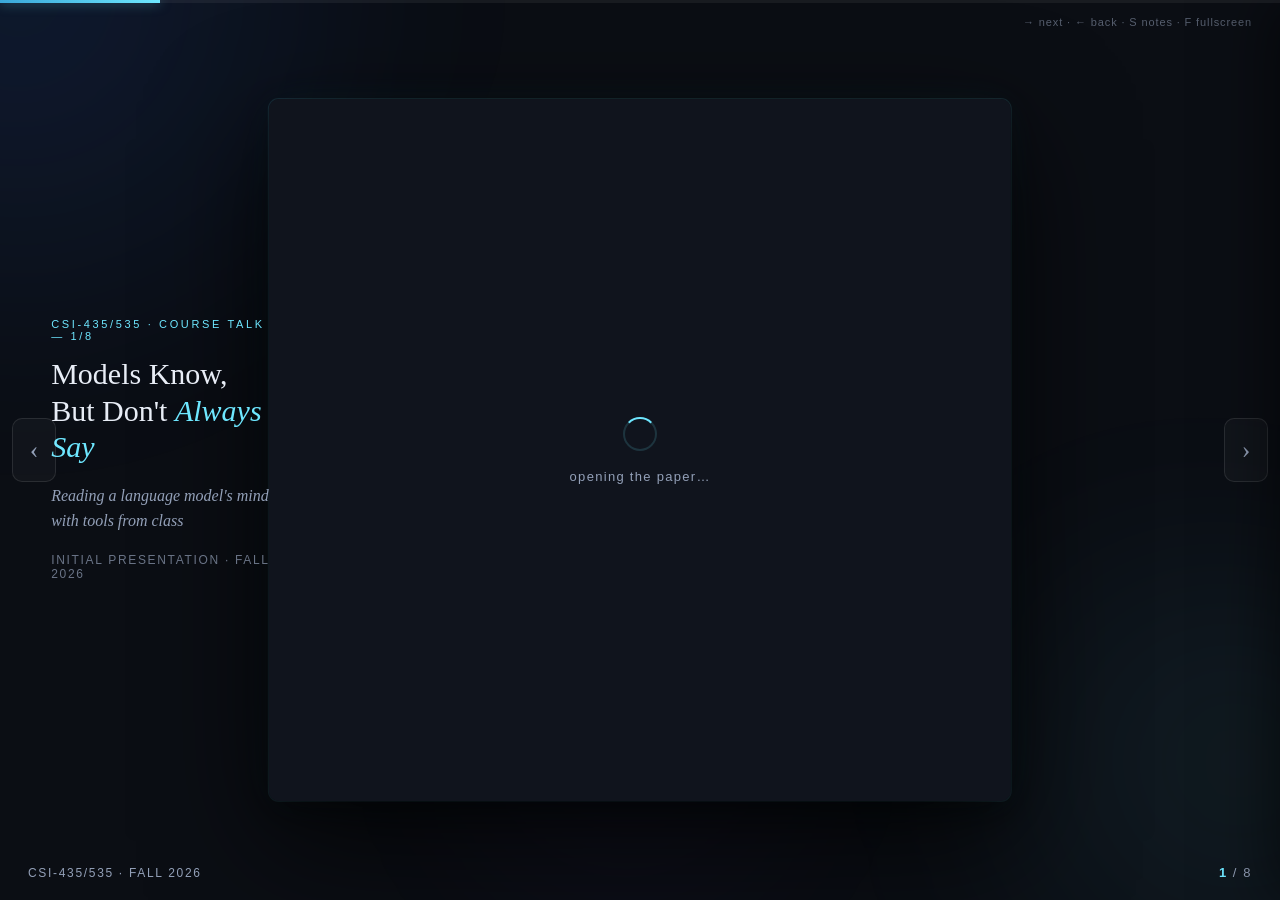
==== present/index.html @ cbc461c4 "Add NeurIPS-format reproduction report and interactive HTML presentation - paper/paper.tex + referen" ====
<!DOCTYPE html>
<html lang="en">
<head>
<meta charset="UTF-8">
<meta name="viewport" content="width=device-width, initial-scale=1.0">
<title>Models Know, But Don't Always Say — CSI-435/535</title>
<link rel="stylesheet" href="css/style.css">
</head>
<body>

  <!-- drifting aurora background -->
  <div class="aurora" aria-hidden="true">
    <div class="blob b1"></div>
    <div class="blob b2"></div>
    <div class="blob b3"></div>
  </div>

  <!-- progress -->
  <div id="progressbar"><div id="progressfill"></div></div>

  <!-- corner branding -->
  <div id="branding">CSI-435/535 · Fall 2026</div>
  <div id="counter">1 / 8</div>

  <!-- the paper window: a hole into the PDF -->
  <div id="paper-frame">
    <div id="paper-window">
      <div id="paper-loading">
        <div class="spinner"></div>
        <div class="loading-text">opening the paper…</div>
      </div>
      <div id="paper-pages"></div>
    </div>
    <div id="hero-panel" class="hidden">
      <img id="hero-img" class="hidden" src="../figures/pca_two_clusters.png" alt="PCA of last-token activations: true and false statements form two clusters">
      <div id="hero-placeholder" class="hidden">
        <div class="ph-icon">◈</div>
        <div class="ph-title">Figure pending</div>
        <div class="ph-sub">PCA of last-token activations · LLaMA-2-13B layer 14<br>activations are being extracted on the cluster</div>
      </div>
      <div id="hero-caption">Each point = one statement's last-token activation (LLaMA-2-13B, layer 14), top-2 principal components. PCA never saw the labels.</div>
    </div>
  </div>

  <!-- left-margin scene content (crossfades per scene) -->
  <div id="scene-layer">
    <div id="scene-content"></div>
  </div>

  <!-- speaker notes (Chinese), toggled with S -->
  <aside id="notes-panel">
    <div class="notes-head">演讲备注 · <span id="notes-scene"></span></div>
    <div id="notes-body"></div>
    <div class="notes-hint">按 S 关闭</div>
  </aside>

  <!-- nav arrows -->
  <button id="prev-btn" class="navbtn" aria-label="previous scene">‹</button>
  <button id="next-btn" class="navbtn" aria-label="next scene">›</button>

  <div id="keyhelp">→ next · ← back · S notes · F fullscreen</div>

  <script src="vendor/pdf.min.js"></script>
  <script src="paper_data.js"></script>
  <script src="js/main.js"></script>
</body>
</html>
---- present/css/style.css ----
/* ─────────────────────────────────────────────────────────────
   Models Know, But Don't Always Say — presentation stage
   ───────────────────────────────────────────────────────────── */

:root {
  --bg: #0b0e14;
  --accent: #6ee7ff;
  --amber: #f5b942;
  --ink: #e8edf6;
  --ink-dim: #93a0b8;
  --serif: Georgia, "Times New Roman", "Songti SC", serif;
  --sans: -apple-system, BlinkMacSystemFont, "Segoe UI", Roboto, "Helvetica Neue", Arial, "PingFang SC", sans-serif;
}

* { margin: 0; padding: 0; box-sizing: border-box; }

html, body {
  width: 100%; height: 100%;
  overflow: hidden;
  background: var(--bg);
  color: var(--ink);
  font-family: var(--sans);
}

/* ── aurora background ─────────────────────────────────────── */
.aurora { position: fixed; inset: 0; overflow: hidden; z-index: 0; }
.blob {
  position: absolute;
  border-radius: 50%;
  filter: blur(90px);
  opacity: 0.5;
  will-change: transform;
}
.b1 {
  width: 55vmax; height: 55vmax; left: -18vmax; top: -20vmax;
  background: radial-gradient(circle at 35% 35%, rgba(46, 118, 255, 0.28), transparent 65%);
  animation: drift1 46s ease-in-out infinite alternate;
}
.b2 {
  width: 48vmax; height: 48vmax; right: -16vmax; bottom: -18vmax;
  background: radial-gradient(circle at 60% 40%, rgba(110, 231, 255, 0.16), transparent 65%);
  animation: drift2 58s ease-in-out infinite alternate;
}
.b3 {
  width: 38vmax; height: 38vmax; left: 30vw; top: 55vh;
  background: radial-gradient(circle at 50% 50%, rgba(150, 92, 255, 0.13), transparent 65%);
  animation: drift3 64s ease-in-out infinite alternate;
}
@keyframes drift1 { from { transform: translate(0,0) scale(1); } to { transform: translate(9vmax, 6vmax) scale(1.15); } }
@keyframes drift2 { from { transform: translate(0,0) scale(1.1); } to { transform: translate(-8vmax, -7vmax) scale(0.95); } }
@keyframes drift3 { from { transform: translate(0,0) scale(0.9); } to { transform: translate(-6vmax, 5vmax) scale(1.2); } }

/* ── progress + chrome ─────────────────────────────────────── */
#progressbar {
  position: fixed; top: 0; left: 0; right: 0; height: 3px;
  background: rgba(255,255,255,0.06); z-index: 40;
}
#progressfill {
  height: 100%; width: 12.5%;
  background: linear-gradient(90deg, #3aa7d9, var(--accent));
  box-shadow: 0 0 12px rgba(110,231,255,0.55);
  transition: width 400ms ease;
}
#branding {
  position: fixed; left: 28px; bottom: 20px; z-index: 30;
  font-size: 12px; letter-spacing: 0.14em; text-transform: uppercase;
  color: var(--ink-dim);
}
#counter {
  position: fixed; right: 28px; bottom: 20px; z-index: 30;
  font-size: 13px; letter-spacing: 0.12em; color: var(--ink-dim);
  font-variant-numeric: tabular-nums;
}
#counter b { color: var(--accent); font-weight: 600; }
#keyhelp {
  position: fixed; right: 28px; top: 16px; z-index: 30;
  font-size: 11px; letter-spacing: 0.08em; color: rgba(147,160,184,0.55);
}

/* ── the paper window ──────────────────────────────────────── */
#paper-frame {
  position: fixed;
  left: 50%; top: 50%;
  transform: translate(-50%, -50%);
  width: 58vw; height: 78vh;
  z-index: 10;
}
#paper-window {
  position: absolute; inset: 0;
  background: #ffffff;
  border-radius: 10px;
  overflow-y: auto;
  overflow-x: hidden;
  scrollbar-width: none;
  box-shadow:
    0 40px 120px rgba(0,0,0,0.75),
    0 8px 32px rgba(0,0,0,0.5),
    0 0 0 1px rgba(110,231,255,0.14),
    0 0 44px rgba(110,231,255,0.07);
}
#paper-window::-webkit-scrollbar { display: none; }
#paper-pages { padding: 0; }
#paper-pages canvas {
  display: block;
  width: 100%;
  border-bottom: 1px solid #ececec;
}

#paper-loading {
  position: absolute; inset: 0;
  display: flex; flex-direction: column; gap: 18px;
  align-items: center; justify-content: center;
  background: #10141d; color: var(--ink-dim);
  font-size: 13px; letter-spacing: 0.1em;
  z-index: 2;
}
.spinner {
  width: 34px; height: 34px; border-radius: 50%;
  border: 2px solid rgba(110,231,255,0.15);
  border-top-color: var(--accent);
  animation: spin 0.9s linear infinite;
}
@keyframes spin { to { transform: rotate(360deg); } }

/* ── hero figure panel (scene 6) ───────────────────────────── */
#hero-panel {
  position: absolute;
  left: 50%; top: 50%;
  transform: translate(-50%, -50%) scale(1);
  width: 92%;
  background: rgba(13, 18, 28, 0.92);
  backdrop-filter: blur(6px);
  border: 1px solid rgba(110,231,255,0.28);
  border-radius: 14px;
  padding: 22px 24px 16px;
  box-shadow:
    0 30px 90px rgba(0,0,0,0.8),
    0 0 60px rgba(110,231,255,0.16);
  z-index: 12;
  opacity: 1;
}
#hero-panel.animated {
  transition: opacity 450ms ease, transform 450ms ease;
}
#hero-panel.hidden {
  opacity: 0;
  transform: translate(-50%, -50%) scale(0.96);
  pointer-events: none;
}
#hero-img {
  display: block; width: 100%;
  border-radius: 8px;
  background: #fff;
}
#hero-img.hidden { display: none; }
#hero-placeholder {
  display: flex; flex-direction: column; align-items: center; justify-content: center;
  gap: 12px;
  height: 42vh;
  border: 1px dashed rgba(110,231,255,0.35);
  border-radius: 8px;
  background: repeating-linear-gradient(135deg, rgba(110,231,255,0.03) 0 14px, transparent 14px 28px);
}
#hero-placeholder.hidden { display: none; }
.ph-icon { font-size: 34px; color: var(--accent); opacity: 0.8; }
.ph-title {
  font-family: var(--serif); font-size: 24px; font-style: italic;
  color: var(--ink);
}
.ph-sub { font-size: 13px; line-height: 1.7; text-align: center; color: var(--ink-dim); }
#hero-caption {
  margin-top: 14px;
  font-size: 13px; line-height: 1.65; color: var(--ink-dim);
  text-align: center;
}
#hero-caption em { color: var(--accent); font-style: normal; }

/* ── left-margin scene content ─────────────────────────────── */
#scene-layer {
  position: fixed;
  left: 4vw; top: 50%;
  transform: translateY(-50%);
  width: 15vw;
  min-width: 220px;
  z-index: 20;
  pointer-events: none;
}
#scene-content {
  opacity: 1;
  transition: opacity 400ms ease, transform 400ms ease;
}
#scene-content.fading {
  opacity: 0;
  transform: translateY(10px);
}
.kicker {
  font-size: 11px; letter-spacing: 0.24em; text-transform: uppercase;
  color: var(--accent);
  margin-bottom: 14px;
}
.scene-title {
  font-family: var(--serif);
  font-size: 30px;
  line-height: 1.22;
  font-weight: 400;
  color: var(--ink);
  margin-bottom: 18px;
}
.scene-title .em { color: var(--accent); font-style: italic; }
.scene-sub {
  font-family: var(--serif);
  font-style: italic;
  font-size: 16px;
  line-height: 1.55;
  color: var(--ink-dim);
  margin-bottom: 8px;
}
.scene-meta {
  font-size: 12px; letter-spacing: 0.14em; text-transform: uppercase;
  color: rgba(147,160,184,0.7);
  margin-top: 20px;
}
ul.bullets { list-style: none; }
ul.bullets li {
  position: relative;
  font-size: 14.5px;
  line-height: 1.55;
  color: var(--ink);
  padding-left: 18px;
  margin-bottom: 13px;
}
ul.bullets li::before {
  content: "";
  position: absolute; left: 0; top: 0.62em;
  width: 7px; height: 7px; border-radius: 2px;
  background: var(--accent);
  opacity: 0.85;
  box-shadow: 0 0 8px rgba(110,231,255,0.5);
}
ul.bullets li .dim { color: var(--ink-dim); }
ul.bullets li b { color: var(--accent); font-weight: 600; }
.tf-true  { color: var(--amber); font-weight: 600; }
.tf-false { color: #ff7a7a; font-weight: 600; }

/* example statement cards (scene 5) */
.stmt {
  font-family: var(--serif);
  font-size: 15.5px; line-height: 1.5;
  background: rgba(255,255,255,0.04);
  border: 1px solid rgba(255,255,255,0.09);
  border-left: 3px solid var(--amber);
  border-radius: 8px;
  padding: 10px 14px;
  margin-bottom: 12px;
}
.stmt .tag {
  display: block;
  font-family: var(--sans);
  font-size: 10px; letter-spacing: 0.18em; text-transform: uppercase;
  margin-top: 6px;
}
.stmt .tag.t { color: var(--amber); }
.stmt .tag.f { color: #ff7a7a; }
.stmt.false { border-left-color: #ff7a7a; }

/* two-paper cards (scene 4) */
.paper-card {
  background: rgba(255,255,255,0.04);
  border: 1px solid rgba(110,231,255,0.22);
  border-radius: 10px;
  padding: 13px 15px;
  margin-bottom: 13px;
}
.paper-card.secondary { border-color: rgba(255,255,255,0.12); opacity: 0.92; }
.paper-card .pc-tag {
  font-size: 10px; letter-spacing: 0.2em; text-transform: uppercase;
  color: var(--accent); margin-bottom: 6px;
}
.paper-card.secondary .pc-tag { color: var(--ink-dim); }
.paper-card .pc-title {
  font-family: var(--serif); font-size: 16.5px; line-height: 1.3;
  margin-bottom: 5px;
}
.paper-card .pc-venue { font-size: 12px; color: var(--amber); margin-bottom: 6px; letter-spacing: 0.04em; }
.paper-card .pc-desc { font-size: 12.5px; line-height: 1.5; color: var(--ink-dim); }

/* ── speaker notes panel ───────────────────────────────────── */
#notes-panel {
  position: fixed;
  right: 0; top: 0; bottom: 0;
  width: 340px;
  background: rgba(10, 14, 22, 0.94);
  backdrop-filter: blur(10px);
  border-left: 1px solid rgba(110,231,255,0.18);
  box-shadow: -24px 0 60px rgba(0,0,0,0.55);
  z-index: 35;
  padding: 60px 28px 28px;
  transform: translateX(105%);
  transition: transform 380ms cubic-bezier(0.22, 0.9, 0.3, 1);
  display: flex; flex-direction: column;
}
#notes-panel.open { transform: translateX(0); }
.notes-head {
  font-size: 11px; letter-spacing: 0.22em; text-transform: uppercase;
  color: var(--accent);
  margin-bottom: 20px;
}
#notes-body {
  font-size: 17px; line-height: 2.0;
  color: var(--ink);
  font-family: var(--sans);
}
#notes-body p { margin-bottom: 14px; }
.notes-hint {
  margin-top: auto;
  font-size: 11px; letter-spacing: 0.1em; color: rgba(147,160,184,0.5);
}

/* ── nav buttons ───────────────────────────────────────────── */
.navbtn {
  position: fixed;
  top: 50%; transform: translateY(-50%);
  z-index: 30;
  width: 44px; height: 64px;
  background: rgba(255,255,255,0.03);
  border: 1px solid rgba(255,255,255,0.1);
  border-radius: 10px;
  color: var(--ink-dim);
  font-size: 26px;
  cursor: pointer;
  transition: all 200ms ease;
  font-family: var(--serif);
}
.navbtn:hover {
  color: var(--accent);
  border-color: rgba(110,231,255,0.4);
  background: rgba(110,231,255,0.06);
}
#prev-btn { left: 12px; }
#next-btn { right: 12px; }

/* responsive: narrow screens move scene text below the title area */
@media (max-width: 1100px) {
  #scene-layer { width: 20vw; }
  .scene-title { font-size: 24px; }
  ul.bullets li { font-size: 13px; }
}
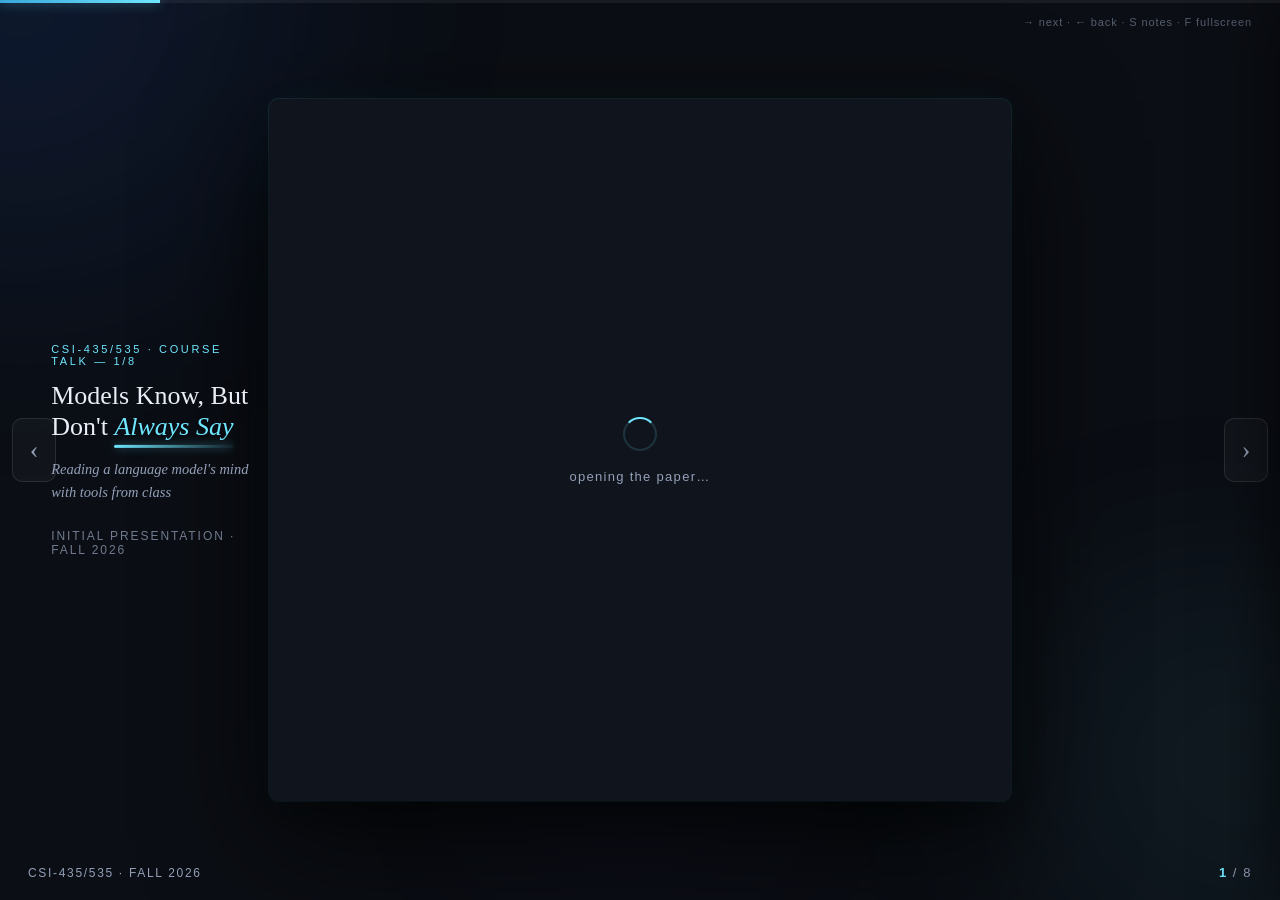
==== commit b3e62d49: "Flip priorities: rich scene stage with docked paper, highlight markers, figure-rich paper - present/" ====
--- a/present/index.html
+++ b/present/index.html
@@ -6,7 +6,7 @@
 <title>Models Know, But Don't Always Say — CSI-435/535</title>
 <link rel="stylesheet" href="css/style.css">
 </head>
-<body>
+<body class="boot mode-focus">
 
   <!-- drifting aurora background -->
   <div class="aurora" aria-hidden="true">
@@ -22,7 +22,7 @@
   <div id="branding">CSI-435/535 · Fall 2026</div>
   <div id="counter">1 / 8</div>
 
-  <!-- the paper window: a hole into the PDF -->
+  <!-- the paper window: docked right, or center-front in focus mode -->
   <div id="paper-frame">
     <div id="paper-window">
       <div id="paper-loading">
@@ -31,18 +31,20 @@
       </div>
       <div id="paper-pages"></div>
     </div>
-    <div id="hero-panel" class="hidden">
-      <img id="hero-img" class="hidden" src="../figures/pca_two_clusters.png" alt="PCA of last-token activations: true and false statements form two clusters">
-      <div id="hero-placeholder" class="hidden">
-        <div class="ph-icon">◈</div>
-        <div class="ph-title">Figure pending</div>
-        <div class="ph-sub">PCA of last-token activations · LLaMA-2-13B layer 14<br>activations are being extracted on the cluster</div>
-      </div>
-      <div id="hero-caption">Each point = one statement's last-token activation (LLaMA-2-13B, layer 14), top-2 principal components. PCA never saw the labels.</div>
-    </div>
   </div>
 
-  <!-- left-margin scene content (crossfades per scene) -->
+  <!-- hero figure (scene 6): floats over the left stage -->
+  <div id="hero-panel" class="hidden">
+    <img id="hero-img" class="hidden" src="../figures/pca_two_clusters.png" alt="PCA of last-token activations: true and false statements form two clusters">
+    <div id="hero-placeholder" class="hidden">
+      <div class="ph-icon">◈</div>
+      <div class="ph-title">Figure pending</div>
+      <div class="ph-sub">PCA of last-token activations · LLaMA-2-13B layer 14<br>activations are being extracted on the cluster</div>
+    </div>
+    <div id="hero-caption">Each point = one statement's last-token activation (LLaMA-2-13B, layer 14), top-2 principal components. <em>PCA never saw the labels.</em></div>
+  </div>
+
+  <!-- left stage: rich scene content -->
   <div id="scene-layer">
     <div id="scene-content"></div>
   </div>
--- a/present/css/style.css
+++ b/present/css/style.css
@@ -1,11 +1,15 @@
 /* ─────────────────────────────────────────────────────────────
    Models Know, But Don't Always Say — presentation stage
+   Two modes: docked (paper right, content stage left) and
+   focus (paper center-front with a highlight marker).
    ───────────────────────────────────────────────────────────── */
 
 :root {
   --bg: #0b0e14;
   --accent: #6ee7ff;
   --amber: #f5b942;
+  --red: #ff7a7a;
+  --green: #7ce3a8;
   --ink: #e8edf6;
   --ink-dim: #93a0b8;
   --serif: Georgia, "Times New Roman", "Songti SC", serif;
@@ -20,6 +24,11 @@
   background: var(--bg);
   color: var(--ink);
   font-family: var(--sans);
+}
+
+/* no transitions during boot (deep links must land fully formed) */
+body.boot *, body.boot *::before, body.boot *::after {
+  transition: none !important;
 }
 
 /* ── aurora background ─────────────────────────────────────── */
@@ -77,13 +86,18 @@
   font-size: 11px; letter-spacing: 0.08em; color: rgba(147,160,184,0.55);
 }
 
-/* ── the paper window ──────────────────────────────────────── */
+/* ── the paper window: two modes ───────────────────────────── */
 #paper-frame {
   position: fixed;
-  left: 50%; top: 50%;
-  transform: translate(-50%, -50%);
-  width: 58vw; height: 78vh;
   z-index: 10;
+}
+.mode-focus  #paper-frame { left: 21vw;  top: 11vh; width: 58vw; height: 78vh; }
+.mode-docked #paper-frame { left: 64.5vw; top: 7vh; width: 32vw; height: 86vh; }
+#paper-frame.animated {
+  transition: left 560ms cubic-bezier(0.22, 0.9, 0.28, 1),
+              top 560ms cubic-bezier(0.22, 0.9, 0.28, 1),
+              width 560ms cubic-bezier(0.22, 0.9, 0.28, 1),
+              height 560ms cubic-bezier(0.22, 0.9, 0.28, 1);
 }
 #paper-window {
   position: absolute; inset: 0;
@@ -97,9 +111,16 @@
     0 8px 32px rgba(0,0,0,0.5),
     0 0 0 1px rgba(110,231,255,0.14),
     0 0 44px rgba(110,231,255,0.07);
+  transition: box-shadow 560ms ease;
+}
+.mode-docked #paper-window {
+  box-shadow:
+    0 24px 70px rgba(0,0,0,0.65),
+    0 6px 22px rgba(0,0,0,0.45),
+    0 0 0 1px rgba(110,231,255,0.10);
 }
 #paper-window::-webkit-scrollbar { display: none; }
-#paper-pages { padding: 0; }
+#paper-pages { position: relative; }
 #paper-pages canvas {
   display: block;
   width: 100%;
@@ -122,13 +143,268 @@
 }
 @keyframes spin { to { transform: rotate(360deg); } }
 
-/* ── hero figure panel (scene 6) ───────────────────────────── */
+/* ── highlight marker (focus mode) ─────────────────────────── */
+#anchor-marker {
+  position: absolute;
+  z-index: 5;
+  pointer-events: none;
+  border-radius: 8px;
+  display: none;
+  opacity: 0;
+}
+#anchor-marker.show { display: block; opacity: 1; }
+#anchor-marker.cyan {
+  background: rgba(110, 231, 255, 0.10);
+  border: 1.5px solid rgba(110, 231, 255, 0.65);
+  animation: pulse-cyan 2.4s ease-in-out infinite;
+}
+#anchor-marker.amber {
+  background: rgba(245, 185, 66, 0.10);
+  border: 1.5px solid rgba(245, 185, 66, 0.7);
+  animation: pulse-amber 2.4s ease-in-out infinite;
+}
+@keyframes pulse-cyan {
+  0%, 100% { box-shadow: 0 0 14px rgba(110,231,255,0.30), inset 0 0 14px rgba(110,231,255,0.10); }
+  50%      { box-shadow: 0 0 30px rgba(110,231,255,0.55), inset 0 0 22px rgba(110,231,255,0.18); }
+}
+@keyframes pulse-amber {
+  0%, 100% { box-shadow: 0 0 14px rgba(245,185,66,0.30), inset 0 0 14px rgba(245,185,66,0.10); }
+  50%      { box-shadow: 0 0 30px rgba(245,185,66,0.55), inset 0 0 22px rgba(245,185,66,0.18); }
+}
+
+/* ── scene layer (left stage) ──────────────────────────────── */
+#scene-layer {
+  position: fixed;
+  left: 4vw; top: 50%;
+  transform: translateY(-50%);
+  z-index: 20;
+  pointer-events: none;
+}
+.mode-docked #scene-layer { width: 56vw; }
+.mode-focus  #scene-layer { width: 15.5vw; }
+/* hero scenes: title pins to the top, clear of the floating figure panel */
+#scene-layer.has-hero { top: 7vh; transform: none; }
+#scene-layer.animated { transition: width 560ms cubic-bezier(0.22, 0.9, 0.28, 1); }
+#scene-content {
+  opacity: 1;
+  transition: opacity 400ms ease, transform 400ms ease;
+}
+#scene-content.fading {
+  opacity: 0;
+  transform: translateY(10px);
+}
+
+.kicker {
+  font-size: 11px; letter-spacing: 0.24em; text-transform: uppercase;
+  color: var(--accent);
+  margin-bottom: 14px;
+}
+.scene-title {
+  font-family: var(--serif);
+  font-size: 40px;
+  line-height: 1.18;
+  font-weight: 400;
+  color: var(--ink);
+  margin-bottom: 22px;
+}
+.mode-focus .scene-title { font-size: 26px; margin-bottom: 16px; }
+.scene-title .em { color: var(--accent); font-style: italic; }
+
+/* animated underline for the title scene */
+.uline { position: relative; white-space: nowrap; }
+.uline::after {
+  content: "";
+  position: absolute; left: 0; right: 0; bottom: -7px; height: 3px;
+  border-radius: 2px;
+  background: linear-gradient(90deg, var(--accent), rgba(110,231,255,0.1));
+  transform: scaleX(0);
+  transform-origin: left;
+  animation: uline-draw 1.1s cubic-bezier(0.22, 0.9, 0.3, 1) 0.55s forwards;
+  box-shadow: 0 0 10px rgba(110,231,255,0.4);
+}
+@keyframes uline-draw { to { transform: scaleX(1); } }
+
+.scene-sub {
+  font-family: var(--serif);
+  font-style: italic;
+  font-size: 19px;
+  line-height: 1.55;
+  color: var(--ink-dim);
+  margin-bottom: 10px;
+}
+.mode-focus .scene-sub { font-size: 14.5px; }
+.scene-meta {
+  font-size: 12px; letter-spacing: 0.16em; text-transform: uppercase;
+  color: rgba(147,160,184,0.75);
+  margin-top: 26px;
+}
+
+/* generic bullet list */
+ul.bullets { list-style: none; }
+ul.bullets li {
+  position: relative;
+  font-size: 15px;
+  line-height: 1.55;
+  color: var(--ink);
+  padding-left: 18px;
+  margin-bottom: 13px;
+}
+.mode-focus ul.bullets li { font-size: 12.5px; margin-bottom: 9px; }
+ul.bullets li::before {
+  content: "";
+  position: absolute; left: 0; top: 0.62em;
+  width: 7px; height: 7px; border-radius: 2px;
+  background: var(--accent);
+  opacity: 0.85;
+  box-shadow: 0 0 8px rgba(110,231,255,0.5);
+}
+ul.bullets li .dim { color: var(--ink-dim); }
+ul.bullets li b { color: var(--accent); font-weight: 600; }
+
+/* small inline SVG icons */
+.ic { width: 17px; height: 17px; flex: none; }
+.ic * { vector-effect: non-scaling-stroke; }
+
+/* ── scene 2: says ≠ believes ──────────────────────────────── */
+.neq-row {
+  display: flex; align-items: stretch; gap: 18px;
+  margin-bottom: 26px;
+}
+.mini-card {
+  flex: 1;
+  background: rgba(255,255,255,0.04);
+  border: 1px solid rgba(255,255,255,0.1);
+  border-radius: 12px;
+  padding: 16px 18px;
+}
+.mini-card .mc-icon { color: var(--accent); margin-bottom: 10px; }
+.mini-card .mc-icon .ic { width: 22px; height: 22px; }
+.mini-card.believes .mc-icon { color: var(--amber); }
+.mc-label {
+  font-size: 10.5px; letter-spacing: 0.2em; text-transform: uppercase;
+  color: var(--ink-dim); margin-bottom: 6px;
+}
+.mc-text {
+  font-family: var(--serif); font-size: 17px; line-height: 1.4;
+}
+.neq {
+  align-self: center;
+  font-family: var(--serif);
+  font-size: 58px;
+  color: var(--accent);
+  text-shadow: 0 0 24px rgba(110,231,255,0.45);
+  line-height: 1;
+}
+ul.icon-bullets { list-style: none; display: grid; grid-template-columns: 1fr 1fr; gap: 12px 22px; }
+ul.icon-bullets li {
+  display: flex; align-items: center; gap: 10px;
+  font-size: 14px; line-height: 1.4; color: var(--ink);
+}
+ul.icon-bullets li .ic { color: var(--accent); }
+ul.icon-bullets li .dim { color: var(--ink-dim); }
+
+/* ── scene 3: diagram + formula ────────────────────────────── */
+.diagram {
+  background: rgba(255,255,255,0.03);
+  border: 1px solid rgba(110,231,255,0.16);
+  border-radius: 12px;
+  padding: 10px;
+  margin-bottom: 16px;
+}
+.diagram svg { display: block; width: 100%; height: auto; }
+.formula {
+  font-family: var(--serif);
+  font-size: 26px;
+  color: var(--ink);
+  letter-spacing: 0.02em;
+  margin: 6px 0 16px;
+}
+.mode-focus .formula { font-size: 19px; }
+.formula sup { color: var(--accent); font-size: 0.62em; }
+.formula .fnote {
+  display: block;
+  font-family: var(--sans);
+  font-size: 10.5px; letter-spacing: 0.16em; text-transform: uppercase;
+  color: var(--ink-dim); margin-top: 6px;
+}
+
+/* ── scene 4: two paper cards side by side ─────────────────── */
+.paper-grid { display: grid; grid-template-columns: 1fr 1fr; gap: 18px; }
+.paper-card {
+  background: rgba(255,255,255,0.04);
+  border: 1px solid rgba(110,231,255,0.25);
+  border-radius: 12px;
+  padding: 18px 18px 14px;
+}
+.paper-card.secondary { border-color: rgba(255,255,255,0.14); }
+.paper-card .pc-icon { color: var(--accent); margin-bottom: 10px; }
+.paper-card.secondary .pc-icon { color: var(--amber); }
+.paper-card .pc-icon .ic { width: 24px; height: 24px; }
+.pc-tag {
+  font-size: 10px; letter-spacing: 0.2em; text-transform: uppercase;
+  color: var(--accent); margin-bottom: 7px;
+}
+.paper-card.secondary .pc-tag { color: var(--ink-dim); }
+.pc-title {
+  font-family: var(--serif); font-size: 19px; line-height: 1.3;
+  margin-bottom: 5px;
+}
+.pc-venue { font-size: 12px; color: var(--amber); margin-bottom: 12px; letter-spacing: 0.04em; }
+ul.mini { list-style: none; }
+ul.mini li {
+  position: relative;
+  font-size: 12.5px; line-height: 1.45; color: var(--ink-dim);
+  padding-left: 14px; margin-bottom: 8px;
+}
+ul.mini li::before {
+  content: ""; position: absolute; left: 0; top: 0.6em;
+  width: 5px; height: 5px; border-radius: 1.5px;
+  background: var(--accent); opacity: 0.7;
+}
+.paper-card.secondary ul.mini li::before { background: var(--amber); }
+
+/* ── scene 5: statement cards + dataset chips ──────────────── */
+.stmt {
+  position: relative;
+  font-family: var(--serif);
+  font-size: 17px; line-height: 1.5;
+  background: rgba(255,255,255,0.04);
+  border: 1px solid rgba(255,255,255,0.09);
+  border-left: 3px solid var(--green);
+  border-radius: 10px;
+  padding: 13px 16px 13px 86px;
+  margin-bottom: 12px;
+  min-height: 56px;
+}
+.mode-focus .stmt { font-size: 13.5px; padding-left: 76px; }
+.stmt.false { border-left-color: var(--red); }
+.badge {
+  position: absolute; left: 14px; top: 50%; transform: translateY(-50%);
+  font-family: var(--sans);
+  font-size: 10px; font-weight: 700; letter-spacing: 0.14em;
+  padding: 4px 8px; border-radius: 5px;
+}
+.badge.t { color: #0b0e14; background: var(--green); box-shadow: 0 0 12px rgba(124,227,168,0.35); }
+.badge.f { color: #0b0e14; background: var(--red); box-shadow: 0 0 12px rgba(255,122,122,0.35); }
+.chips { display: flex; flex-wrap: wrap; gap: 8px; margin: 14px 0 16px; }
+.chip {
+  font-size: 12px;
+  font-family: ui-monospace, SFMono-Regular, Menlo, monospace;
+  color: var(--accent);
+  background: rgba(110,231,255,0.07);
+  border: 1px solid rgba(110,231,255,0.25);
+  border-radius: 999px;
+  padding: 5px 12px;
+}
+.chip .n { color: var(--amber); }
+
+/* ── scene 6: hero figure ──────────────────────────────────── */
 #hero-panel {
-  position: absolute;
-  left: 50%; top: 50%;
-  transform: translate(-50%, -50%) scale(1);
-  width: 92%;
-  background: rgba(13, 18, 28, 0.92);
+  position: fixed;
+  left: 2.5vw; top: 53%;
+  transform: translateY(-50%);
+  width: 36vw;
+  background: rgba(13, 18, 28, 0.94);
   backdrop-filter: blur(6px);
   border: 1px solid rgba(110,231,255,0.28);
   border-radius: 14px;
@@ -136,7 +412,7 @@
   box-shadow:
     0 30px 90px rgba(0,0,0,0.8),
     0 0 60px rgba(110,231,255,0.16);
-  z-index: 12;
+  z-index: 25;
   opacity: 1;
 }
 #hero-panel.animated {
@@ -144,7 +420,7 @@
 }
 #hero-panel.hidden {
   opacity: 0;
-  transform: translate(-50%, -50%) scale(0.96);
+  transform: translateY(-50%) scale(0.96);
   pointer-events: none;
 }
 #hero-img {
@@ -156,7 +432,7 @@
 #hero-placeholder {
   display: flex; flex-direction: column; align-items: center; justify-content: center;
   gap: 12px;
-  height: 42vh;
+  height: 40vh;
   border: 1px dashed rgba(110,231,255,0.35);
   border-radius: 8px;
   background: repeating-linear-gradient(135deg, rgba(110,231,255,0.03) 0 14px, transparent 14px 28px);
@@ -164,7 +440,7 @@
 #hero-placeholder.hidden { display: none; }
 .ph-icon { font-size: 34px; color: var(--accent); opacity: 0.8; }
 .ph-title {
-  font-family: var(--serif); font-size: 24px; font-style: italic;
+  font-family: var(--serif); font-size: 26px; font-style: italic;
   color: var(--ink);
 }
 .ph-sub { font-size: 13px; line-height: 1.7; text-align: center; color: var(--ink-dim); }
@@ -174,115 +450,71 @@
   text-align: center;
 }
 #hero-caption em { color: var(--accent); font-style: normal; }
-
-/* ── left-margin scene content ─────────────────────────────── */
-#scene-layer {
-  position: fixed;
-  left: 4vw; top: 50%;
-  transform: translateY(-50%);
-  width: 15vw;
-  min-width: 220px;
-  z-index: 20;
-  pointer-events: none;
-}
-#scene-content {
-  opacity: 1;
-  transition: opacity 400ms ease, transform 400ms ease;
-}
-#scene-content.fading {
-  opacity: 0;
-  transform: translateY(10px);
-}
-.kicker {
-  font-size: 11px; letter-spacing: 0.24em; text-transform: uppercase;
-  color: var(--accent);
+.evidence-hint {
+  margin-top: 18px;
+  font-size: 12px; letter-spacing: 0.06em;
+  color: var(--amber);
+}
+.evidence-hint .ic { width: 14px; height: 14px; vertical-align: -2px; margin-right: 5px; }
+
+/* ── scene 7: toolbox 2×2 grid ─────────────────────────────── */
+.tool-grid { display: grid; grid-template-columns: 1fr 1fr; gap: 14px; }
+.tool {
+  background: rgba(255,255,255,0.04);
+  border: 1px solid rgba(255,255,255,0.1);
+  border-radius: 12px;
+  padding: 15px 16px;
+}
+.tool-icon { color: var(--accent); margin-bottom: 9px; }
+.tool-icon .ic { width: 22px; height: 22px; }
+.tool-name { font-size: 14.5px; font-weight: 600; margin-bottom: 3px; }
+.tool-map { font-size: 12px; color: var(--ink-dim); line-height: 1.45; }
+.tool-map b { color: var(--amber); font-weight: 600; }
+
+/* ── scene 8: timeline ─────────────────────────────────────── */
+.timeline {
+  position: relative;
+  display: flex; gap: 0;
+  margin: 34px 0 26px;
+  padding-top: 4px;
+}
+.timeline::before {
+  content: "";
+  position: absolute; left: 8px; right: 8px; top: 9px;
+  height: 2px;
+  background: linear-gradient(90deg, var(--accent), rgba(110,231,255,0.35), rgba(245,185,66,0.6));
+  box-shadow: 0 0 10px rgba(110,231,255,0.3);
+}
+.tl-node { flex: 1; padding-right: 18px; }
+.tl-dot {
+  width: 12px; height: 12px; border-radius: 50%;
+  background: var(--bg);
+  border: 2px solid var(--accent);
   margin-bottom: 14px;
-}
-.scene-title {
-  font-family: var(--serif);
-  font-size: 30px;
-  line-height: 1.22;
-  font-weight: 400;
-  color: var(--ink);
-  margin-bottom: 18px;
-}
-.scene-title .em { color: var(--accent); font-style: italic; }
-.scene-sub {
-  font-family: var(--serif);
-  font-style: italic;
-  font-size: 16px;
-  line-height: 1.55;
-  color: var(--ink-dim);
-  margin-bottom: 8px;
-}
-.scene-meta {
-  font-size: 12px; letter-spacing: 0.14em; text-transform: uppercase;
-  color: rgba(147,160,184,0.7);
-  margin-top: 20px;
-}
-ul.bullets { list-style: none; }
-ul.bullets li {
-  position: relative;
-  font-size: 14.5px;
-  line-height: 1.55;
-  color: var(--ink);
-  padding-left: 18px;
-  margin-bottom: 13px;
-}
-ul.bullets li::before {
-  content: "";
-  position: absolute; left: 0; top: 0.62em;
-  width: 7px; height: 7px; border-radius: 2px;
+  position: relative; z-index: 1;
+}
+.tl-node.now .tl-dot {
   background: var(--accent);
-  opacity: 0.85;
-  box-shadow: 0 0 8px rgba(110,231,255,0.5);
-}
-ul.bullets li .dim { color: var(--ink-dim); }
-ul.bullets li b { color: var(--accent); font-weight: 600; }
-.tf-true  { color: var(--amber); font-weight: 600; }
-.tf-false { color: #ff7a7a; font-weight: 600; }
-
-/* example statement cards (scene 5) */
-.stmt {
-  font-family: var(--serif);
-  font-size: 15.5px; line-height: 1.5;
-  background: rgba(255,255,255,0.04);
-  border: 1px solid rgba(255,255,255,0.09);
-  border-left: 3px solid var(--amber);
-  border-radius: 8px;
-  padding: 10px 14px;
-  margin-bottom: 12px;
-}
-.stmt .tag {
-  display: block;
-  font-family: var(--sans);
-  font-size: 10px; letter-spacing: 0.18em; text-transform: uppercase;
-  margin-top: 6px;
-}
-.stmt .tag.t { color: var(--amber); }
-.stmt .tag.f { color: #ff7a7a; }
-.stmt.false { border-left-color: #ff7a7a; }
-
-/* two-paper cards (scene 4) */
-.paper-card {
-  background: rgba(255,255,255,0.04);
-  border: 1px solid rgba(110,231,255,0.22);
+  box-shadow: 0 0 14px rgba(110,231,255,0.7);
+}
+.tl-node.final .tl-dot { border-color: var(--amber); }
+.tl-when {
+  font-size: 10.5px; letter-spacing: 0.18em; text-transform: uppercase;
+  color: var(--accent); margin-bottom: 7px;
+}
+.tl-node.final .tl-when { color: var(--amber); }
+.tl-what { font-size: 13px; line-height: 1.55; color: var(--ink); }
+.tl-what .dim { color: var(--ink-dim); }
+.risk-card {
+  display: flex; align-items: center; gap: 12px;
+  background: rgba(245,185,66,0.06);
+  border: 1px solid rgba(245,185,66,0.3);
   border-radius: 10px;
-  padding: 13px 15px;
-  margin-bottom: 13px;
-}
-.paper-card.secondary { border-color: rgba(255,255,255,0.12); opacity: 0.92; }
-.paper-card .pc-tag {
-  font-size: 10px; letter-spacing: 0.2em; text-transform: uppercase;
-  color: var(--accent); margin-bottom: 6px;
-}
-.paper-card.secondary .pc-tag { color: var(--ink-dim); }
-.paper-card .pc-title {
-  font-family: var(--serif); font-size: 16.5px; line-height: 1.3;
-  margin-bottom: 5px;
-}
-.paper-card .pc-venue { font-size: 12px; color: var(--amber); margin-bottom: 6px; letter-spacing: 0.04em; }
-.paper-card .pc-desc { font-size: 12.5px; line-height: 1.5; color: var(--ink-dim); }
+  padding: 12px 16px;
+  font-size: 13px; color: var(--ink);
+}
+.risk-card .ic { color: var(--amber); width: 19px; height: 19px; }
+.risk-card b { color: var(--amber); }
 
 /* ── speaker notes panel ───────────────────────────────────── */
 #notes-panel {
@@ -328,7 +560,7 @@
   color: var(--ink-dim);
   font-size: 26px;
   cursor: pointer;
-  transition: all 200ms ease;
+  transition: color 200ms ease, border-color 200ms ease, background 200ms ease;
   font-family: var(--serif);
 }
 .navbtn:hover {
@@ -338,10 +570,3 @@
 }
 #prev-btn { left: 12px; }
 #next-btn { right: 12px; }
-
-/* responsive: narrow screens move scene text below the title area */
-@media (max-width: 1100px) {
-  #scene-layer { width: 20vw; }
-  .scene-title { font-size: 24px; }
-  ul.bullets li { font-size: 13px; }
-}
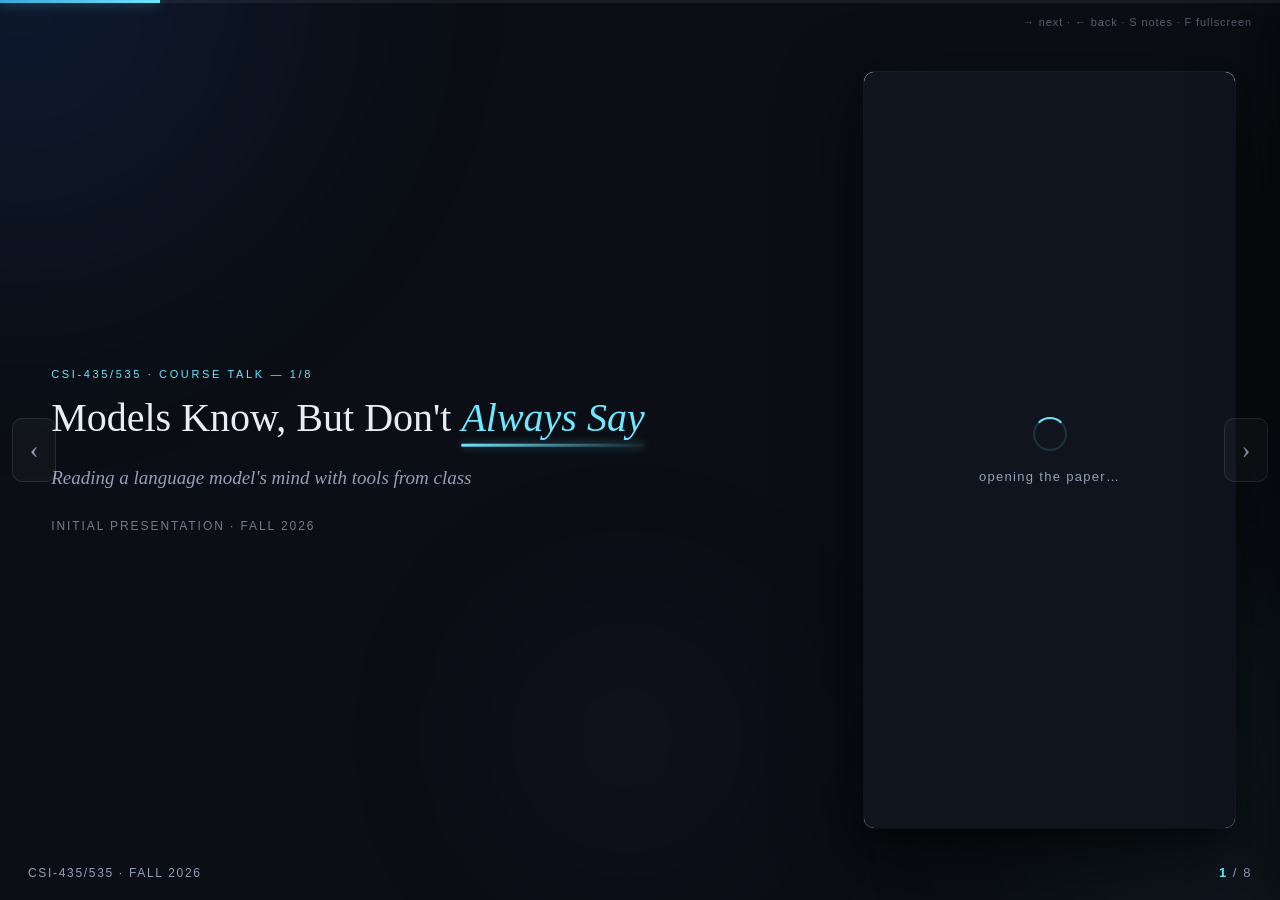
==== commit 6bd54404: "Calm fixed paper window; hero figure probing; completion-tone status scene - paper window pinned at " ====
--- a/present/index.html
+++ b/present/index.html
@@ -6,7 +6,7 @@
 <title>Models Know, But Don't Always Say — CSI-435/535</title>
 <link rel="stylesheet" href="css/style.css">
 </head>
-<body class="boot mode-focus">
+<body class="boot">
 
   <!-- drifting aurora background -->
   <div class="aurora" aria-hidden="true">
@@ -22,7 +22,7 @@
   <div id="branding">CSI-435/535 · Fall 2026</div>
   <div id="counter">1 / 8</div>
 
-  <!-- the paper window: docked right, or center-front in focus mode -->
+  <!-- the paper window: fixed on the right for every scene -->
   <div id="paper-frame">
     <div id="paper-window">
       <div id="paper-loading">
@@ -35,11 +35,11 @@
 
   <!-- hero figure (scene 6): floats over the left stage -->
   <div id="hero-panel" class="hidden">
-    <img id="hero-img" class="hidden" src="../figures/pca_two_clusters.png" alt="PCA of last-token activations: true and false statements form two clusters">
+    <img id="hero-img" class="hidden" alt="PCA of last-token activations: true and false statements form two clusters">
     <div id="hero-placeholder" class="hidden">
       <div class="ph-icon">◈</div>
-      <div class="ph-title">Figure pending</div>
-      <div class="ph-sub">PCA of last-token activations · LLaMA-2-13B layer 14<br>activations are being extracted on the cluster</div>
+      <div class="ph-title">Figure not found</div>
+      <div class="ph-sub">expected <b>figures/pca_two_clusters.png</b> next to present/<br>run the PCA script, or check the relative path</div>
     </div>
     <div id="hero-caption">Each point = one statement's last-token activation (LLaMA-2-13B, layer 14), top-2 principal components. <em>PCA never saw the labels.</em></div>
   </div>
--- a/present/css/style.css
+++ b/present/css/style.css
@@ -1,7 +1,8 @@
 /* ─────────────────────────────────────────────────────────────
    Models Know, But Don't Always Say — presentation stage
-   Two modes: docked (paper right, content stage left) and
-   focus (paper center-front with a highlight marker).
+   The paper window sits still on the right; the left stage
+   carries the scene content. Only the paper's internal scroll
+   and the amber highlight marker move.
    ───────────────────────────────────────────────────────────── */
 
 :root {
@@ -86,18 +87,12 @@
   font-size: 11px; letter-spacing: 0.08em; color: rgba(147,160,184,0.55);
 }
 
-/* ── the paper window: two modes ───────────────────────────── */
+/* ── the paper window: one fixed, calm position ────────────── */
 #paper-frame {
   position: fixed;
   z-index: 10;
-}
-.mode-focus  #paper-frame { left: 21vw;  top: 11vh; width: 58vw; height: 78vh; }
-.mode-docked #paper-frame { left: 64.5vw; top: 7vh; width: 32vw; height: 86vh; }
-#paper-frame.animated {
-  transition: left 560ms cubic-bezier(0.22, 0.9, 0.28, 1),
-              top 560ms cubic-bezier(0.22, 0.9, 0.28, 1),
-              width 560ms cubic-bezier(0.22, 0.9, 0.28, 1),
-              height 560ms cubic-bezier(0.22, 0.9, 0.28, 1);
+  left: 67.5vw; top: 8vh;
+  width: 29vw; height: 84vh;
 }
 #paper-window {
   position: absolute; inset: 0;
@@ -107,24 +102,25 @@
   overflow-x: hidden;
   scrollbar-width: none;
   box-shadow:
-    0 40px 120px rgba(0,0,0,0.75),
-    0 8px 32px rgba(0,0,0,0.5),
-    0 0 0 1px rgba(110,231,255,0.14),
-    0 0 44px rgba(110,231,255,0.07);
-  transition: box-shadow 560ms ease;
-}
-.mode-docked #paper-window {
-  box-shadow:
-    0 24px 70px rgba(0,0,0,0.65),
-    0 6px 22px rgba(0,0,0,0.45),
-    0 0 0 1px rgba(110,231,255,0.10);
+    0 28px 80px rgba(0,0,0,0.65),
+    0 6px 24px rgba(0,0,0,0.45),
+    0 0 0 1px rgba(110,231,255,0.11),
+    0 0 36px rgba(110,231,255,0.05);
 }
 #paper-window::-webkit-scrollbar { display: none; }
 #paper-pages { position: relative; }
-#paper-pages canvas {
+/* each page is cropped to the text column: full-size canvas inside an
+   overflow-hidden slice, shifted left by the crop offset (set inline) */
+.page-slice {
+  position: relative;
+  width: 100%;
+  overflow: hidden;
+  border-bottom: 1px solid #ececec;
+}
+.page-slice canvas {
   display: block;
-  width: 100%;
-  border-bottom: 1px solid #ececec;
+  position: absolute;
+  top: 0;
 }
 
 #paper-loading {
@@ -143,7 +139,7 @@
 }
 @keyframes spin { to { transform: rotate(360deg); } }
 
-/* ── highlight marker (focus mode) ─────────────────────────── */
+/* ── highlight marker (on the anchored passage) ────────────── */
 #anchor-marker {
   position: absolute;
   z-index: 5;
@@ -151,25 +147,14 @@
   border-radius: 8px;
   display: none;
   opacity: 0;
+  background: rgba(255, 176, 32, 0.13);
+  border: 2px solid rgba(255, 176, 32, 0.9);
+  animation: pulse-amber 2.2s ease-in-out infinite;
 }
 #anchor-marker.show { display: block; opacity: 1; }
-#anchor-marker.cyan {
-  background: rgba(110, 231, 255, 0.10);
-  border: 1.5px solid rgba(110, 231, 255, 0.65);
-  animation: pulse-cyan 2.4s ease-in-out infinite;
-}
-#anchor-marker.amber {
-  background: rgba(245, 185, 66, 0.10);
-  border: 1.5px solid rgba(245, 185, 66, 0.7);
-  animation: pulse-amber 2.4s ease-in-out infinite;
-}
-@keyframes pulse-cyan {
-  0%, 100% { box-shadow: 0 0 14px rgba(110,231,255,0.30), inset 0 0 14px rgba(110,231,255,0.10); }
-  50%      { box-shadow: 0 0 30px rgba(110,231,255,0.55), inset 0 0 22px rgba(110,231,255,0.18); }
-}
 @keyframes pulse-amber {
-  0%, 100% { box-shadow: 0 0 14px rgba(245,185,66,0.30), inset 0 0 14px rgba(245,185,66,0.10); }
-  50%      { box-shadow: 0 0 30px rgba(245,185,66,0.55), inset 0 0 22px rgba(245,185,66,0.18); }
+  0%, 100% { box-shadow: 0 0 16px rgba(255,176,32,0.45), inset 0 0 14px rgba(255,149,0,0.15); }
+  50%      { box-shadow: 0 0 40px rgba(255,149,0,0.8),  0 0 14px rgba(255,176,32,0.5), inset 0 0 26px rgba(255,176,32,0.28); }
 }
 
 /* ── scene layer (left stage) ──────────────────────────────── */
@@ -177,14 +162,12 @@
   position: fixed;
   left: 4vw; top: 50%;
   transform: translateY(-50%);
+  width: 62vw;
   z-index: 20;
   pointer-events: none;
 }
-.mode-docked #scene-layer { width: 56vw; }
-.mode-focus  #scene-layer { width: 15.5vw; }
 /* hero scenes: title pins to the top, clear of the floating figure panel */
 #scene-layer.has-hero { top: 7vh; transform: none; }
-#scene-layer.animated { transition: width 560ms cubic-bezier(0.22, 0.9, 0.28, 1); }
 #scene-content {
   opacity: 1;
   transition: opacity 400ms ease, transform 400ms ease;
@@ -207,7 +190,6 @@
   color: var(--ink);
   margin-bottom: 22px;
 }
-.mode-focus .scene-title { font-size: 26px; margin-bottom: 16px; }
 .scene-title .em { color: var(--accent); font-style: italic; }
 
 /* animated underline for the title scene */
@@ -232,7 +214,6 @@
   color: var(--ink-dim);
   margin-bottom: 10px;
 }
-.mode-focus .scene-sub { font-size: 14.5px; }
 .scene-meta {
   font-size: 12px; letter-spacing: 0.16em; text-transform: uppercase;
   color: rgba(147,160,184,0.75);
@@ -249,7 +230,6 @@
   padding-left: 18px;
   margin-bottom: 13px;
 }
-.mode-focus ul.bullets li { font-size: 12.5px; margin-bottom: 9px; }
 ul.bullets li::before {
   content: "";
   position: absolute; left: 0; top: 0.62em;
@@ -303,23 +283,28 @@
 ul.icon-bullets li .ic { color: var(--accent); }
 ul.icon-bullets li .dim { color: var(--ink-dim); }
 
-/* ── scene 3: diagram + formula ────────────────────────────── */
+/* ── scene 3: diagram + formula, centered on the wide stage ── */
+.s3-center {
+  display: flex; flex-direction: column; align-items: center;
+  margin-bottom: 20px;
+}
+/* diagram is 320×370, so height ≈ 1.16 × width — cap width by viewport
+   height too, or kicker/title/bullets overflow a short screen */
+.s3-center .diagram { width: min(540px, 46vh, 100%); margin-bottom: 18px; }
+.s3-center .formula { text-align: center; }
 .diagram {
   background: rgba(255,255,255,0.03);
   border: 1px solid rgba(110,231,255,0.16);
   border-radius: 12px;
-  padding: 10px;
-  margin-bottom: 16px;
+  padding: 12px;
 }
 .diagram svg { display: block; width: 100%; height: auto; }
 .formula {
   font-family: var(--serif);
-  font-size: 26px;
+  font-size: 27px;
   color: var(--ink);
   letter-spacing: 0.02em;
-  margin: 6px 0 16px;
-}
-.mode-focus .formula { font-size: 19px; }
+}
 .formula sup { color: var(--accent); font-size: 0.62em; }
 .formula .fnote {
   display: block;
@@ -375,8 +360,8 @@
   padding: 13px 16px 13px 86px;
   margin-bottom: 12px;
   min-height: 56px;
-}
-.mode-focus .stmt { font-size: 13.5px; padding-left: 76px; }
+  max-width: 640px;
+}
 .stmt.false { border-left-color: var(--red); }
 .badge {
   position: absolute; left: 14px; top: 50%; transform: translateY(-50%);
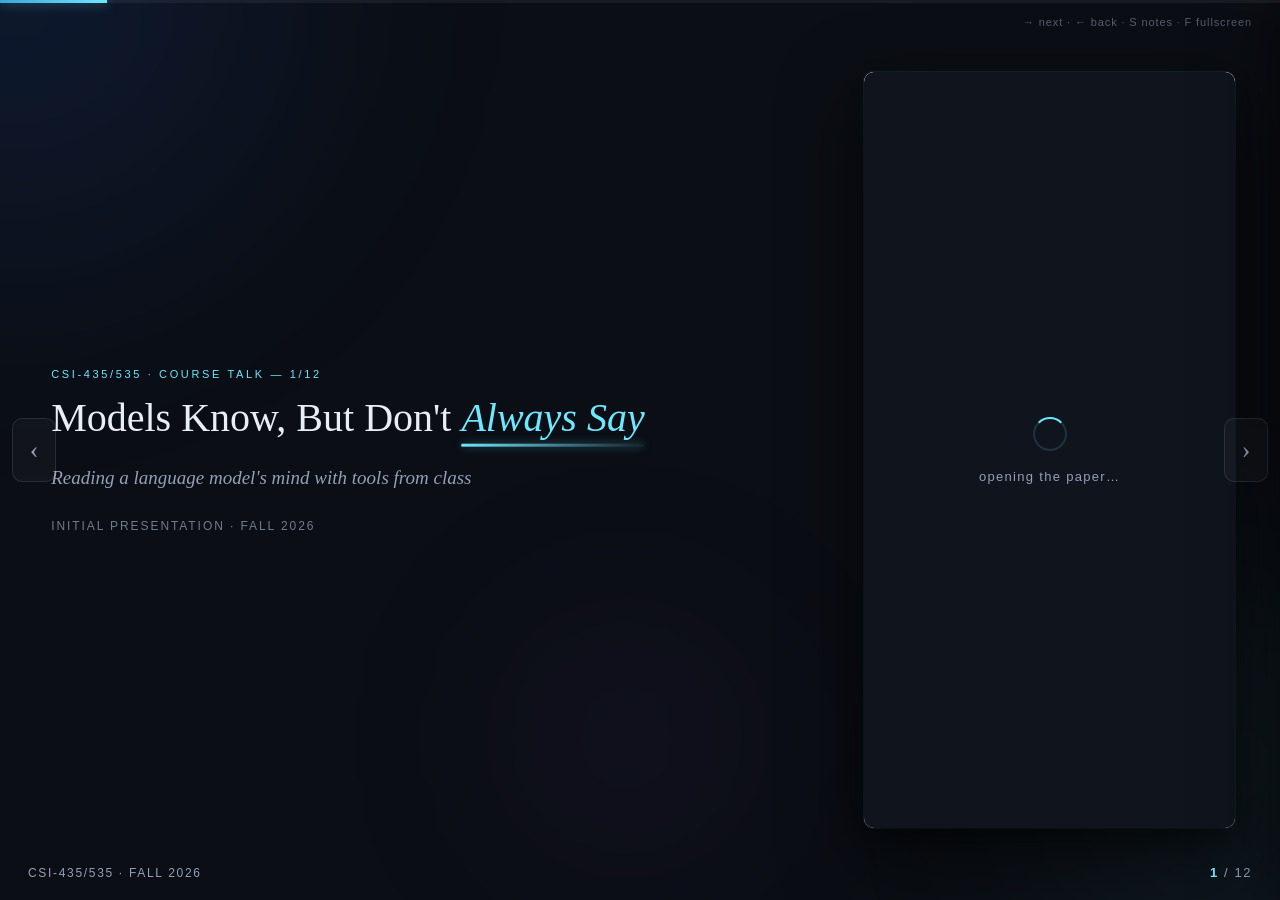
==== commit 08d5cb85: "Add motivation arc scenes (Astra loops, Jev decision models, boom) + formula cards scene - 8 -> 12 s" ====
--- a/present/index.html
+++ b/present/index.html
@@ -20,7 +20,7 @@
 
   <!-- corner branding -->
   <div id="branding">CSI-435/535 · Fall 2026</div>
-  <div id="counter">1 / 8</div>
+  <div id="counter">1 / 12</div>
 
   <!-- the paper window: fixed on the right for every scene -->
   <div id="paper-frame">
@@ -33,7 +33,7 @@
     </div>
   </div>
 
-  <!-- hero figure (scene 6): floats over the left stage -->
+  <!-- hero figure (PCA result scene): floats over the left stage -->
   <div id="hero-panel" class="hidden">
     <img id="hero-img" class="hidden" alt="PCA of last-token activations: true and false statements form two clusters">
     <div id="hero-placeholder" class="hidden">
--- a/present/css/style.css
+++ b/present/css/style.css
@@ -555,3 +555,70 @@
 }
 #prev-btn { left: 12px; }
 #next-btn { right: 12px; }
+
+/* ── wide diagrams (scenes 3 & 5) ──────────────────────────── */
+.diagram.cap { max-width: 580px; }
+
+/* ── scene 4: model comparison table + speed bars ──────────── */
+table.cmp { width: 100%; border-collapse: collapse; font-size: 13px; margin-bottom: 16px; }
+table.cmp th {
+  text-align: left; font-size: 10px; letter-spacing: 0.16em; text-transform: uppercase;
+  color: var(--ink-dim); font-weight: 600;
+  border-bottom: 1px solid var(--line); padding: 4px 10px 7px 0;
+}
+table.cmp td { border-bottom: 1px solid rgba(255,255,255,0.05); padding: 8px 10px 8px 0; }
+table.cmp td.dim { color: var(--ink-dim); }
+table.cmp .mname { font-weight: 600; white-space: nowrap; }
+table.cmp .tag {
+  font-size: 9.5px; letter-spacing: 0.1em; text-transform: uppercase;
+  color: var(--accent); border: 1px solid rgba(110,231,255,0.35);
+  border-radius: 999px; padding: 1px 7px; margin-left: 5px; vertical-align: 1px;
+}
+table.cmp tr.hl td { background: rgba(110,231,255,0.05); }
+.good { color: var(--green); font-weight: 600; }
+.speed { margin: 4px 0 10px; }
+.bar-row { display: flex; align-items: center; gap: 10px; margin-bottom: 7px; font-size: 12px; }
+.bar-label { width: 148px; flex: none; text-align: right; color: var(--ink-dim); }
+.bar {
+  height: 15px; border-radius: 4px;
+  background: linear-gradient(90deg, #3aa7d9, var(--accent));
+  box-shadow: 0 0 10px rgba(110,231,255,0.35);
+}
+.bar.slow {
+  background: repeating-linear-gradient(135deg, rgba(255,255,255,0.14) 0 8px, rgba(255,255,255,0.05) 8px 16px);
+  box-shadow: none;
+}
+.bar-val { color: var(--ink); font-family: ui-monospace, Menlo, monospace; font-size: 11.5px; white-space: nowrap; }
+.foot { font-size: 11px; color: var(--ink-dim); line-height: 1.55; margin-top: 10px; }
+
+/* ── scene 5: the boom chip slides into the loop (once) ────── */
+.boom-chip {
+  transform-box: fill-box;
+  animation: boom-in 750ms cubic-bezier(0.2, 0.9, 0.3, 1) 350ms both;
+}
+@keyframes boom-in {
+  from { transform: translateX(180px); opacity: 0; }
+  to   { transform: translateX(0);     opacity: 1; }
+}
+
+/* ── scene 7: formula cards ────────────────────────────────── */
+.f-grid { display: grid; grid-template-columns: 1fr 1fr; gap: 12px; }
+.f-card {
+  background: rgba(255,255,255,0.04);
+  border: 1px solid rgba(255,255,255,0.1);
+  border-radius: 12px; padding: 13px 15px;
+}
+.f-card.wide { grid-column: 1 / -1; }
+.f-head { margin-bottom: 9px; }
+.f-abbr { font-size: 15px; font-weight: 700; color: var(--accent); }
+.f-full { font-size: 11px; color: var(--ink-dim); margin-left: 8px; letter-spacing: 0.03em; }
+.f-formula {
+  font-family: var(--serif); font-size: 15.5px; text-align: center;
+  color: var(--ink);
+  background: rgba(110,231,255,0.05);
+  border: 1px solid rgba(110,231,255,0.12);
+  border-radius: 8px; padding: 9px 10px; margin-bottom: 9px;
+}
+.f-formula sup, .f-formula sub { font-size: 0.68em; }
+.f-plain { font-size: 12.5px; color: var(--ink-dim); line-height: 1.55; }
+.f-plain b { color: var(--amber); font-weight: 600; }
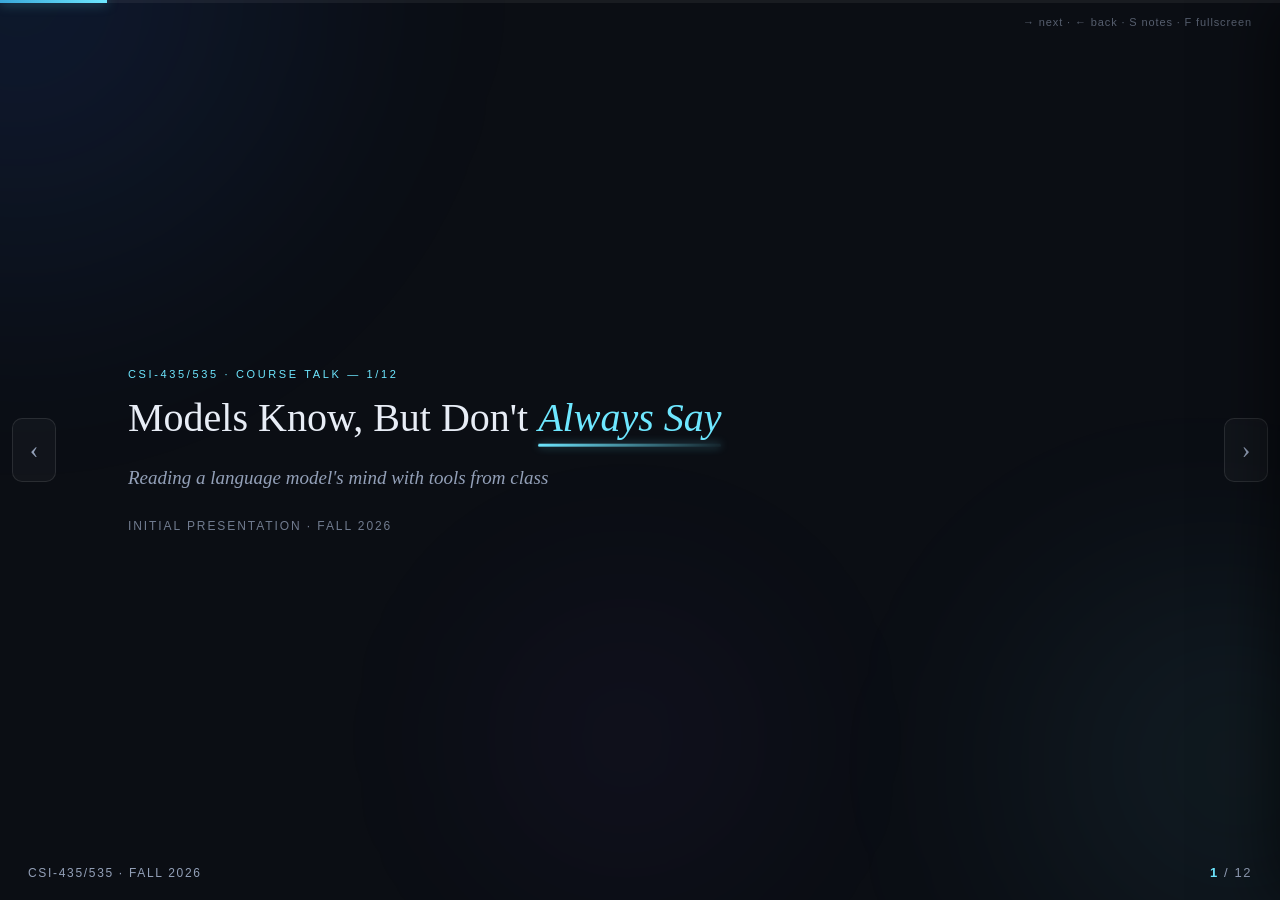
==== commit 8789f900: "Hero image: plain static <img> in index.html, asset moved into present/assets — drop the JS probe/ca" ====
--- a/present/index.html
+++ b/present/index.html
@@ -35,12 +35,7 @@
 
   <!-- hero figure (PCA result scene): floats over the left stage -->
   <div id="hero-panel" class="hidden">
-    <img id="hero-img" class="hidden" alt="PCA of last-token activations: true and false statements form two clusters">
-    <div id="hero-placeholder" class="hidden">
-      <div class="ph-icon">◈</div>
-      <div class="ph-title">Figure not found</div>
-      <div class="ph-sub">expected <b>figures/pca_two_clusters.png</b> next to present/<br>run the PCA script, or check the relative path</div>
-    </div>
+    <img id="hero-img" src="assets/pca_two_clusters.png" alt="PCA of last-token activations: true and false statements form two clusters">
     <div id="hero-caption">Each point = one statement's last-token activation (LLaMA-2-13B, layer 14), top-2 principal components. <em>PCA never saw the labels.</em></div>
   </div>
 
--- a/present/css/style.css
+++ b/present/css/style.css
@@ -388,7 +388,7 @@
   position: fixed;
   left: 2.5vw; top: 53%;
   transform: translateY(-50%);
-  width: 36vw;
+  width: 54vw;
   background: rgba(13, 18, 28, 0.94);
   backdrop-filter: blur(6px);
   border: 1px solid rgba(110,231,255,0.28);
@@ -413,22 +413,6 @@
   border-radius: 8px;
   background: #fff;
 }
-#hero-img.hidden { display: none; }
-#hero-placeholder {
-  display: flex; flex-direction: column; align-items: center; justify-content: center;
-  gap: 12px;
-  height: 40vh;
-  border: 1px dashed rgba(110,231,255,0.35);
-  border-radius: 8px;
-  background: repeating-linear-gradient(135deg, rgba(110,231,255,0.03) 0 14px, transparent 14px 28px);
-}
-#hero-placeholder.hidden { display: none; }
-.ph-icon { font-size: 34px; color: var(--accent); opacity: 0.8; }
-.ph-title {
-  font-family: var(--serif); font-size: 26px; font-style: italic;
-  color: var(--ink);
-}
-.ph-sub { font-size: 13px; line-height: 1.7; text-align: center; color: var(--ink-dim); }
 #hero-caption {
   margin-top: 14px;
   font-size: 13px; line-height: 1.65; color: var(--ink-dim);
@@ -559,7 +543,7 @@
 /* ── wide diagrams (scenes 3 & 5) ──────────────────────────── */
 .diagram.cap { max-width: 580px; }
 
-/* ── scene 4: model comparison table + speed bars ──────────── */
+/* ── scene 3: model comparison table + speed bars ──────────── */
 table.cmp { width: 100%; border-collapse: collapse; font-size: 13px; margin-bottom: 16px; }
 table.cmp th {
   text-align: left; font-size: 10px; letter-spacing: 0.16em; text-transform: uppercase;
@@ -591,7 +575,7 @@
 .bar-val { color: var(--ink); font-family: ui-monospace, Menlo, monospace; font-size: 11.5px; white-space: nowrap; }
 .foot { font-size: 11px; color: var(--ink-dim); line-height: 1.55; margin-top: 10px; }
 
-/* ── scene 5: the boom chip slides into the loop (once) ────── */
+/* ── scene 4: the boom chip slides into the loop (once) ────── */
 .boom-chip {
   transform-box: fill-box;
   animation: boom-in 750ms cubic-bezier(0.2, 0.9, 0.3, 1) 350ms both;
@@ -622,3 +606,94 @@
 .f-formula sup, .f-formula sub { font-size: 0.68em; }
 .f-plain { font-size: 12.5px; color: var(--ink-dim); line-height: 1.55; }
 .f-plain b { color: var(--amber); font-weight: 600; }
+
+/* ── paperless scenes: the paper appears only at the boom ──── */
+#paper-frame { transition: opacity 650ms ease, transform 650ms ease; }
+#scene-layer { transition: left 650ms ease, width 650ms ease; }
+body.paperless #paper-frame {
+  opacity: 0;
+  transform: translateX(3vw);
+  pointer-events: none;
+}
+body.paperless #scene-layer { left: 10vw; width: 72vw; }
+
+/* ── scene 2: official tweet card beside the loop diagram ──── */
+.why-row { display: flex; gap: 24px; align-items: flex-start; margin: 20px 0 18px; }
+.tweet-card { width: 350px; flex: none; margin: 0; }
+.tweet-card img {
+  width: 100%; display: block; border-radius: 10px;
+  box-shadow: 0 14px 36px rgba(0,0,0,0.55), 0 0 0 1px rgba(255,255,255,0.09);
+}
+.tweet-card figcaption {
+  margin-top: 8px; font-size: 10.5px; letter-spacing: 0.05em; color: var(--ink-dim);
+}
+.why-diagram { flex: 1; min-width: 0; max-width: 600px; margin-top: 6px; }
+
+/* ── scene 3: measured cost chart (linear — the sliver is the point) */
+.costchart { margin: 8px 0 10px; max-width: 760px; }
+.cc-title {
+  font-size: 10px; letter-spacing: 0.13em; text-transform: uppercase;
+  color: var(--ink-dim); margin-bottom: 11px; line-height: 1.6;
+}
+.cc-row { display: flex; align-items: center; gap: 10px; margin-bottom: 6px; font-size: 12.5px; }
+.cc-name { width: 132px; flex: none; text-align: right; color: var(--ink-dim); }
+.cc-row.hi .cc-name { color: var(--amber); font-weight: 600; }
+.cc-bar { height: 14px; min-width: 3px; border-radius: 3px; background: rgba(147,160,184,0.38); }
+.cc-row.hi .cc-bar {
+  background: linear-gradient(90deg, #d99a26, var(--amber));
+  box-shadow: 0 0 10px rgba(245,185,66,0.45);
+}
+.cc-val {
+  flex: none; font-family: ui-monospace, Menlo, monospace;
+  font-size: 11.5px; color: var(--ink);
+}
+.cc-mult { flex: none; font-size: 11px; color: var(--ink-dim); }
+.cc-mult.hot { color: var(--amber); font-weight: 700; }
+.cc-row.hi .cc-mult { color: var(--amber); font-weight: 600; }
+
+/* twin charts + click-to-reveal Jev row — stacked tall, the sliver is the point */
+.twin { display: flex; flex-direction: column; gap: 30px; margin-top: 16px; }
+.twin .costchart { max-width: none; margin: 0; }
+.twin .cc-title { font-size: 11.5px; margin-bottom: 14px; }
+.twin .cc-row { gap: 14px; margin-bottom: 10px; font-size: 15px; }
+.twin .cc-name { width: 170px; font-size: 15px; }
+.twin .cc-bar { height: 20px; border-radius: 4px; }
+.twin .cc-val { font-size: 14px; }
+.twin .cc-mult { font-size: 13px; }
+.cc-bar { transform-origin: left center; }
+.cc-row.jev { display: none; }
+.cc-row.jev .cc-name, .cc-row.jev .cc-val, .cc-row.jev .cc-mult { color: var(--amber); font-weight: 700; }
+.cc-row.jev .cc-bar {
+  background: linear-gradient(90deg, #d99a26, var(--amber));
+  box-shadow: 0 0 18px rgba(245,185,66,0.8);
+}
+body.jev-on .cc-row.jev { display: flex; animation: jevrow 0.4s ease-out both; }
+body.jev-on .cc-row.jev .cc-bar { animation: jevbar 0.55s cubic-bezier(0.2,1.3,0.35,1) 0.08s both; }
+@keyframes jevrow {
+  from { opacity: 0; transform: translateY(6px) scale(0.96); }
+  to { opacity: 1; transform: none; }
+}
+@keyframes jevbar {
+  from { transform: scaleX(0); }
+  to { transform: scaleX(1); }
+}
+#jev-chip {
+  pointer-events: auto; /* the scene layer is click-through; the chip is not */
+  appearance: none; border: 1px solid rgba(245,185,66,0.65); border-radius: 999px;
+  background: rgba(245,185,66,0.08); color: var(--amber);
+  font-family: var(--sans); font-size: 15px; letter-spacing: 0.02em;
+  padding: 11px 24px; margin: 12px 0 6px; cursor: pointer;
+  animation: chippulse 1.9s ease-in-out infinite;
+}
+#jev-chip b { font-weight: 700; }
+#jev-chip .after { display: none; }
+body.jev-on #jev-chip {
+  background: var(--amber); color: #14100a; border-color: var(--amber);
+  animation: none; cursor: default; font-weight: 600;
+}
+body.jev-on #jev-chip .before { display: none; }
+body.jev-on #jev-chip .after { display: inline; }
+@keyframes chippulse {
+  0%, 100% { box-shadow: 0 0 0 0 rgba(245,185,66,0.30); }
+  50% { box-shadow: 0 0 22px 5px rgba(245,185,66,0.30); }
+}
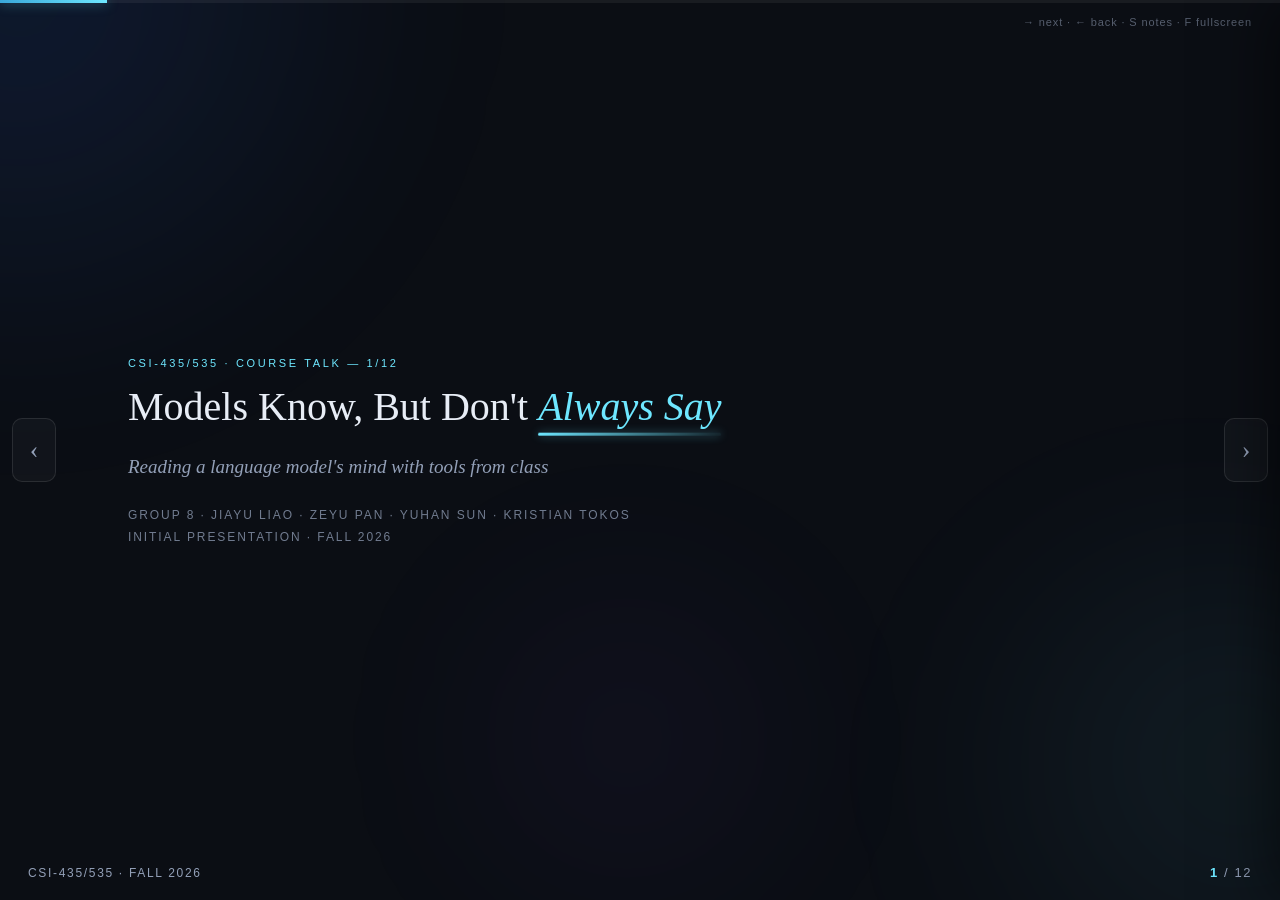
==== commit 40d90e5e: "Talk 1: English-only speaker script and notes panel script.html rewritten entirely in English (lines" ====
--- a/present/index.html
+++ b/present/index.html
@@ -46,9 +46,9 @@
 
   <!-- speaker notes (Chinese), toggled with S -->
   <aside id="notes-panel">
-    <div class="notes-head">演讲备注 · <span id="notes-scene"></span></div>
+    <div class="notes-head">Speaker notes · <span id="notes-scene"></span></div>
     <div id="notes-body"></div>
-    <div class="notes-hint">按 S 关闭</div>
+    <div class="notes-hint">press S to close</div>
   </aside>
 
   <!-- nav arrows -->
--- a/present/css/style.css
+++ b/present/css/style.css
@@ -575,16 +575,6 @@
 .bar-val { color: var(--ink); font-family: ui-monospace, Menlo, monospace; font-size: 11.5px; white-space: nowrap; }
 .foot { font-size: 11px; color: var(--ink-dim); line-height: 1.55; margin-top: 10px; }
 
-/* ── scene 4: the boom chip slides into the loop (once) ────── */
-.boom-chip {
-  transform-box: fill-box;
-  animation: boom-in 750ms cubic-bezier(0.2, 0.9, 0.3, 1) 350ms both;
-}
-@keyframes boom-in {
-  from { transform: translateX(180px); opacity: 0; }
-  to   { transform: translateX(0);     opacity: 1; }
-}
-
 /* ── scene 7: formula cards ────────────────────────────────── */
 .f-grid { display: grid; grid-template-columns: 1fr 1fr; gap: 12px; }
 .f-card {
@@ -607,7 +597,7 @@
 .f-plain { font-size: 12.5px; color: var(--ink-dim); line-height: 1.55; }
 .f-plain b { color: var(--amber); font-weight: 600; }
 
-/* ── paperless scenes: the paper appears only at the boom ──── */
+/* ── paperless scenes: the paper first appears at the gap scene */
 #paper-frame { transition: opacity 650ms ease, transform 650ms ease; }
 #scene-layer { transition: left 650ms ease, width 650ms ease; }
 body.paperless #paper-frame {
@@ -629,71 +619,24 @@
 }
 .why-diagram { flex: 1; min-width: 0; max-width: 600px; margin-top: 6px; }
 
-/* ── scene 3: measured cost chart (linear — the sliver is the point) */
-.costchart { margin: 8px 0 10px; max-width: 760px; }
-.cc-title {
-  font-size: 10px; letter-spacing: 0.13em; text-transform: uppercase;
-  color: var(--ink-dim); margin-bottom: 11px; line-height: 1.6;
-}
-.cc-row { display: flex; align-items: center; gap: 10px; margin-bottom: 6px; font-size: 12.5px; }
-.cc-name { width: 132px; flex: none; text-align: right; color: var(--ink-dim); }
-.cc-row.hi .cc-name { color: var(--amber); font-weight: 600; }
-.cc-bar { height: 14px; min-width: 3px; border-radius: 3px; background: rgba(147,160,184,0.38); }
-.cc-row.hi .cc-bar {
-  background: linear-gradient(90deg, #d99a26, var(--amber));
-  box-shadow: 0 0 10px rgba(245,185,66,0.45);
-}
-.cc-val {
-  flex: none; font-family: ui-monospace, Menlo, monospace;
-  font-size: 11.5px; color: var(--ink);
-}
-.cc-mult { flex: none; font-size: 11px; color: var(--ink-dim); }
-.cc-mult.hot { color: var(--amber); font-weight: 700; }
-.cc-row.hi .cc-mult { color: var(--amber); font-weight: 600; }
-
-/* twin charts + click-to-reveal Jev row — stacked tall, the sliver is the point */
-.twin { display: flex; flex-direction: column; gap: 30px; margin-top: 16px; }
-.twin .costchart { max-width: none; margin: 0; }
-.twin .cc-title { font-size: 11.5px; margin-bottom: 14px; }
-.twin .cc-row { gap: 14px; margin-bottom: 10px; font-size: 15px; }
-.twin .cc-name { width: 170px; font-size: 15px; }
-.twin .cc-bar { height: 20px; border-radius: 4px; }
-.twin .cc-val { font-size: 14px; }
-.twin .cc-mult { font-size: 13px; }
-.cc-bar { transform-origin: left center; }
-.cc-row.jev { display: none; }
-.cc-row.jev .cc-name, .cc-row.jev .cc-val, .cc-row.jev .cc-mult { color: var(--amber); font-weight: 700; }
-.cc-row.jev .cc-bar {
-  background: linear-gradient(90deg, #d99a26, var(--amber));
-  box-shadow: 0 0 18px rgba(245,185,66,0.8);
-}
-body.jev-on .cc-row.jev { display: flex; animation: jevrow 0.4s ease-out both; }
-body.jev-on .cc-row.jev .cc-bar { animation: jevbar 0.55s cubic-bezier(0.2,1.3,0.35,1) 0.08s both; }
-@keyframes jevrow {
-  from { opacity: 0; transform: translateY(6px) scale(0.96); }
-  to { opacity: 1; transform: none; }
-}
-@keyframes jevbar {
-  from { transform: scaleX(0); }
-  to { transform: scaleX(1); }
-}
-#jev-chip {
-  pointer-events: auto; /* the scene layer is click-through; the chip is not */
-  appearance: none; border: 1px solid rgba(245,185,66,0.65); border-radius: 999px;
-  background: rgba(245,185,66,0.08); color: var(--amber);
-  font-family: var(--sans); font-size: 15px; letter-spacing: 0.02em;
-  padding: 11px 24px; margin: 12px 0 6px; cursor: pointer;
-  animation: chippulse 1.9s ease-in-out infinite;
-}
-#jev-chip b { font-weight: 700; }
-#jev-chip .after { display: none; }
-body.jev-on #jev-chip {
-  background: var(--amber); color: #14100a; border-color: var(--amber);
-  animation: none; cursor: default; font-weight: 600;
-}
-body.jev-on #jev-chip .before { display: none; }
-body.jev-on #jev-chip .after { display: inline; }
-@keyframes chippulse {
-  0%, 100% { box-shadow: 0 0 0 0 rgba(245,185,66,0.30); }
-  50% { box-shadow: 0 0 22px 5px rgba(245,185,66,0.30); }
-}
+/* ── scene: the plan diagram (what we plan to do) ──────────── */
+.plan-diagram { max-width: 640px; margin: 0 auto 20px; }
+
+/* title scene: second meta line sits closer */
+.scene-meta.sm { margin-top: 8px; }
+
+/* ── deliverables: three tool cards + D tags ───────────────── */
+.tool-grid.three { grid-template-columns: repeat(3, 1fr); }
+.d-tag {
+  font-size: 10px; letter-spacing: 0.2em; text-transform: uppercase;
+  color: var(--amber); margin-bottom: 5px;
+}
+
+/* ── closing motto ─────────────────────────────────────────── */
+.motto {
+  font-family: var(--serif);
+  font-size: 34px; line-height: 1.5;
+  color: var(--ink);
+  max-width: 30em;
+  text-shadow: 0 0 26px rgba(110,231,255,0.18);
+}
